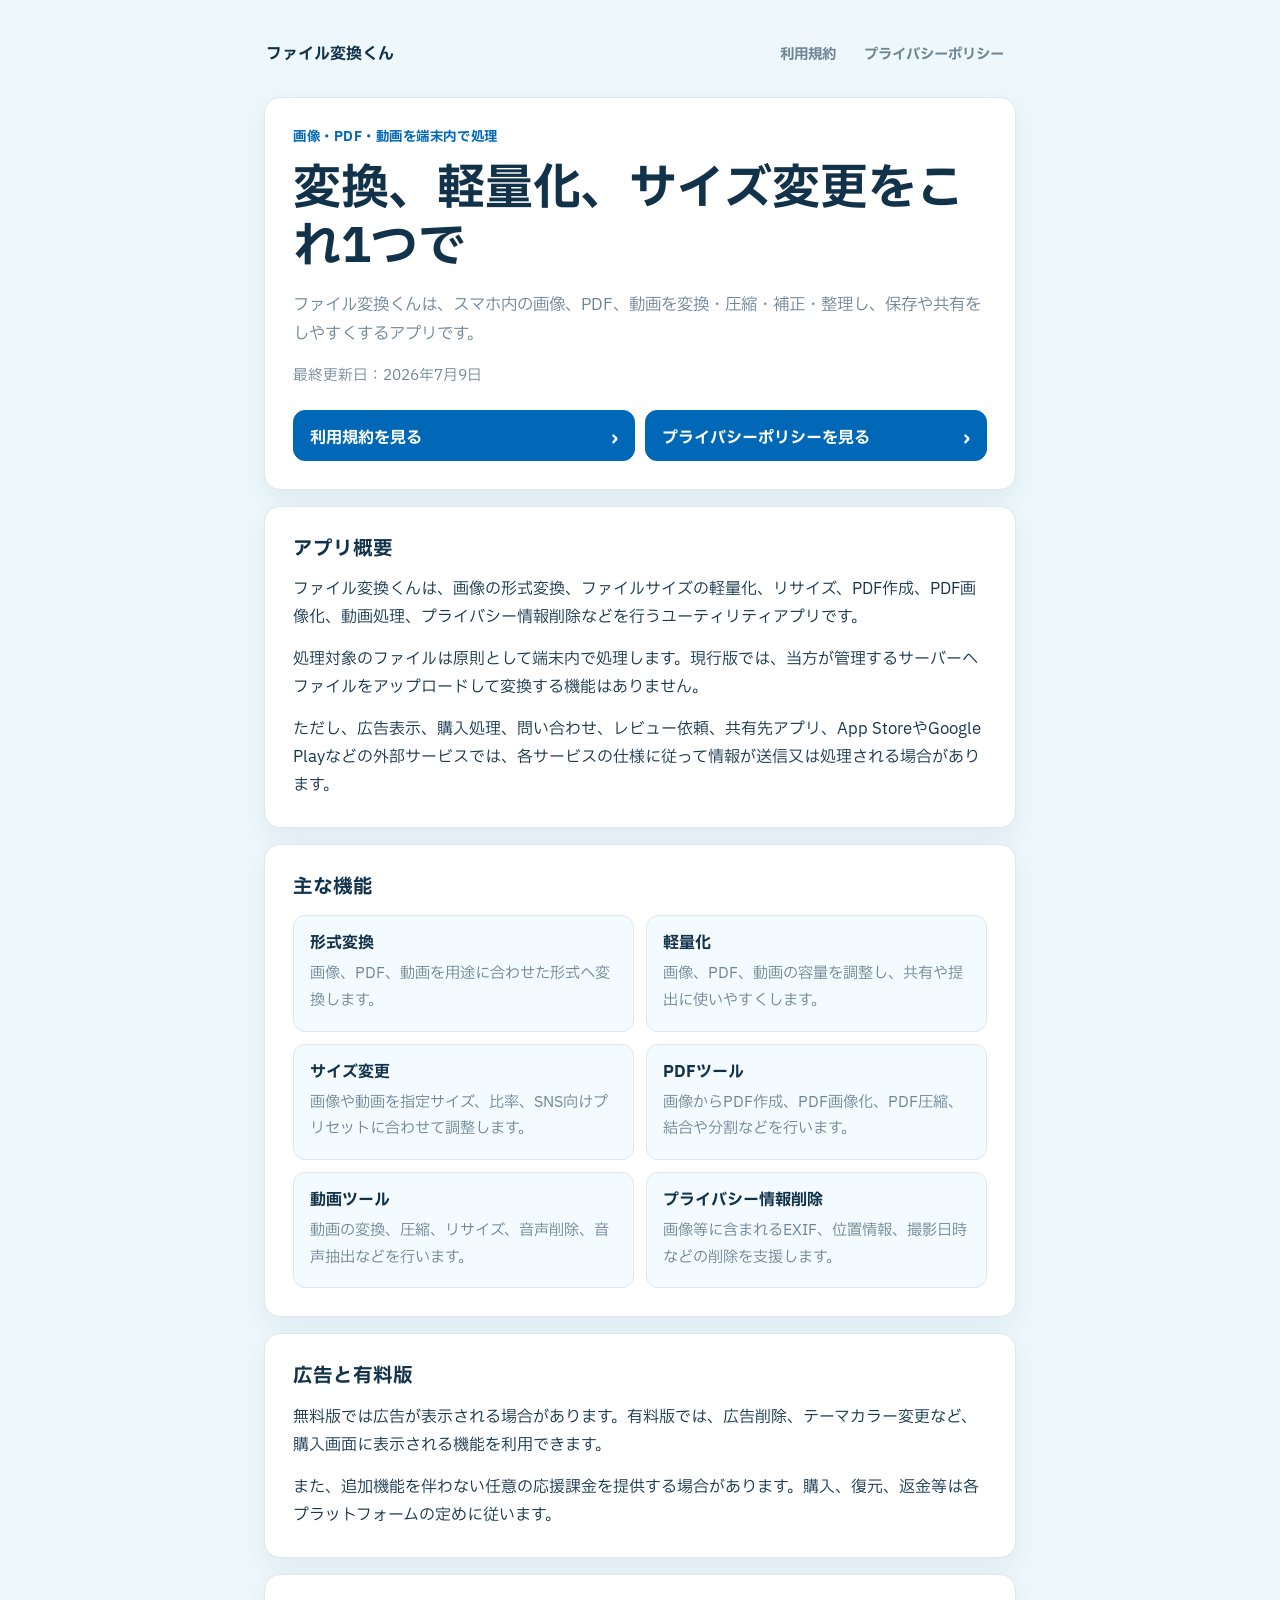
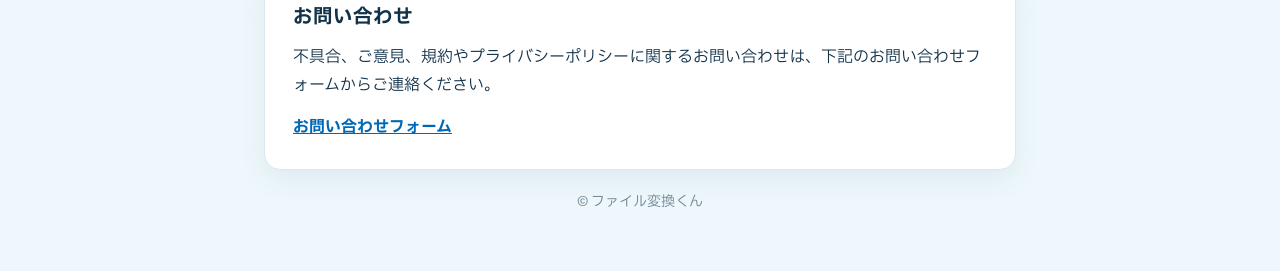
==== docs/index.html @ e1fe247a "update" ====
<!doctype html>
<html lang="ja">
  <head>
    <meta charset="utf-8">
    <meta name="viewport" content="width=device-width, initial-scale=1">
    <title>ファイル変換くん 公式ページ</title>
    <meta
      name="description"
      content="ファイル変換くんの公式ページです。画像、PDF、動画の変換、圧縮、サイズ変更、プライバシー情報削除に対応するアプリの概要、利用規約、プライバシーポリシーを掲載しています。"
    >
    <link rel="stylesheet" href="style.css">
  </head>
  <body>
    <div class="page">
      <header class="site-header">
        <a class="brand" href="index.html" aria-label="ファイル変換くん トップページ">
          <span>ファイル変換くん</span>
        </a>
        <nav class="header-nav" aria-label="公式情報">
          <a href="terms.html">利用規約</a>
          <a href="privacy.html">プライバシーポリシー</a>
        </nav>
      </header>

      <main>
        <section class="card hero">
          <p class="eyebrow">画像・PDF・動画を端末内で処理</p>
          <h1 class="site-title">変換、軽量化、サイズ変更をこれ1つで</h1>
          <p class="lead">
            ファイル変換くんは、スマホ内の画像、PDF、動画を変換・圧縮・補正・整理し、保存や共有をしやすくするアプリです。
          </p>
          <p class="updated">最終更新日：2026年7月9日</p>
          <div class="actions" aria-label="主要リンク">
            <a class="button primary" href="terms.html">利用規約を見る</a>
            <a class="button primary" href="privacy.html">プライバシーポリシーを見る</a>
          </div>
        </section>

        <section class="card">
          <h2>アプリ概要</h2>
          <p>
            ファイル変換くんは、画像の形式変換、ファイルサイズの軽量化、リサイズ、PDF作成、PDF画像化、動画処理、プライバシー情報削除などを行うユーティリティアプリです。
          </p>
          <p>
            処理対象のファイルは原則として端末内で処理します。現行版では、当方が管理するサーバーへファイルをアップロードして変換する機能はありません。
          </p>
          <p>
            ただし、広告表示、購入処理、問い合わせ、レビュー依頼、共有先アプリ、App StoreやGoogle Playなどの外部サービスでは、各サービスの仕様に従って情報が送信又は処理される場合があります。
          </p>
        </section>

        <section class="card">
          <h2>主な機能</h2>
          <div class="feature-grid">
            <div class="feature">
              <h3>形式変換</h3>
              <p>画像、PDF、動画を用途に合わせた形式へ変換します。</p>
            </div>
            <div class="feature">
              <h3>軽量化</h3>
              <p>画像、PDF、動画の容量を調整し、共有や提出に使いやすくします。</p>
            </div>
            <div class="feature">
              <h3>サイズ変更</h3>
              <p>画像や動画を指定サイズ、比率、SNS向けプリセットに合わせて調整します。</p>
            </div>
            <div class="feature">
              <h3>PDFツール</h3>
              <p>画像からPDF作成、PDF画像化、PDF圧縮、結合や分割などを行います。</p>
            </div>
            <div class="feature">
              <h3>動画ツール</h3>
              <p>動画の変換、圧縮、リサイズ、音声削除、音声抽出などを行います。</p>
            </div>
            <div class="feature">
              <h3>プライバシー情報削除</h3>
              <p>画像等に含まれるEXIF、位置情報、撮影日時などの削除を支援します。</p>
            </div>
          </div>
        </section>

        <section class="card">
          <h2>広告と有料版</h2>
          <p>
            無料版では広告が表示される場合があります。有料版では、広告削除、テーマカラー変更など、購入画面に表示される機能を利用できます。
          </p>
          <p>
            また、追加機能を伴わない任意の応援課金を提供する場合があります。購入、復元、返金等は各プラットフォームの定めに従います。
          </p>
        </section>

        <section class="card">
          <h2>お問い合わせ</h2>
          <p>
            不具合、ご意見、規約やプライバシーポリシーに関するお問い合わせは、下記のお問い合わせフォームからご連絡ください。
          </p>
          <p>
            <a
              class="contact-address"
              href="https://docs.google.com/forms/d/e/1FAIpQLScsQtZ9yLkrl-zL8gekmSjspo3DhJv0MBm8J3hsBNnBd9AnLA/viewform"
              target="_blank"
              rel="noopener noreferrer"
            >
              お問い合わせフォーム
            </a>
          </p>
        </section>
      </main>

      <footer class="site-footer">
        <p>&copy; ファイル変換くん</p>
      </footer>
    </div>
  </body>
</html>
---- docs/style.css ----
@import url("https://fonts.googleapis.com/css2?family=IBM+Plex+Sans+JP:wght@400;700;800&display=swap");

:root {
  color-scheme: light;
  --page-bg: #eef8fc;
  --card-bg: #ffffff;
  --text: #12324a;
  --muted: #6f8494;
  --accent: #0068b7;
  --accent-dark: #005395;
  --border: #dbe8f0;
  --soft: #f3fbff;
  --shadow: 0 10px 28px rgba(18, 50, 74, 0.07);
}

* {
  box-sizing: border-box;
}

html {
  min-height: 100%;
  background: var(--page-bg);
  font-family: "IBM Plex Sans JP", system-ui, -apple-system,
    BlinkMacSystemFont, "Segoe UI", "Hiragino Sans",
    "Hiragino Kaku Gothic ProN", "Yu Gothic", Meiryo, sans-serif;
  font-size: 16px;
  line-height: 1.75;
  -webkit-text-size-adjust: 100%;
}

body {
  min-height: 100%;
  margin: 0;
  background: var(--page-bg);
  color: var(--text);
}

.page {
  width: min(100%, 800px);
  margin: 0 auto;
  padding: 20px 16px 36px;
}

.site-header {
  display: flex;
  align-items: center;
  justify-content: space-between;
  gap: 16px;
  margin-bottom: 16px;
  padding: 6px 2px;
}

.brand {
  display: inline-flex;
  align-items: center;
  gap: 10px;
  color: var(--text);
  font-weight: 800;
  line-height: 1.3;
  text-decoration: none;
}

.header-nav {
  display: flex;
  flex-wrap: wrap;
  justify-content: flex-end;
  gap: 8px;
}

.header-nav a {
  padding: 8px 10px;
  border-radius: 999px;
  color: var(--muted);
  font-size: 0.9rem;
  font-weight: 700;
  text-decoration: none;
}

.header-nav a:hover {
  background: rgba(255, 255, 255, 0.7);
  color: var(--accent);
}

.card {
  margin-bottom: 16px;
  padding: 22px;
  border: 1px solid var(--border);
  border-radius: 16px;
  background: var(--card-bg);
  box-shadow: var(--shadow);
}

.hero {
  padding: 28px 22px;
}

.eyebrow {
  margin: 0 0 10px;
  color: var(--accent);
  font-size: 0.84rem;
  font-weight: 800;
  letter-spacing: 0.04em;
}

.site-title {
  margin: 0;
  color: var(--text);
  font-size: clamp(2rem, 9vw, 3rem);
  line-height: 1.22;
  letter-spacing: 0;
}

.document-title {
  font-size: clamp(1.8rem, 7vw, 2.45rem);
}

.lead {
  margin: 14px 0 0;
  color: var(--muted);
  font-size: 1.03rem;
}

.updated {
  margin: 14px 0 0;
  color: var(--muted);
  font-size: 0.92rem;
}

.actions {
  display: grid;
  gap: 10px;
  margin-top: 22px;
}

.button,
.link-card {
  display: flex;
  align-items: center;
  justify-content: space-between;
  gap: 14px;
  min-height: 50px;
  border: 1px solid var(--border);
  border-radius: 12px;
  background: var(--soft);
  color: var(--text);
  font-weight: 800;
  line-height: 1.4;
  text-decoration: none;
}

.button {
  padding: 16px 16px 10px;
}

.link-card {
  padding: 13px 16px;
}

.button::after,
.link-card::after {
  content: "›";
  color: var(--accent);
  font-size: 1.35rem;
  line-height: 1;
}

.button.primary {
  border-color: var(--accent);
  background: var(--accent);
  color: #ffffff;
}

.button.primary::after {
  color: #ffffff;
}

.button:hover,
.link-card:hover {
  border-color: #b9d5e8;
  background: #e9f7ff;
  color: var(--accent-dark);
}

.button.primary:hover {
  border-color: var(--accent-dark);
  background: var(--accent-dark);
  color: #ffffff;
}

section.card h2,
article.card h2 {
  margin: 0 0 12px;
  color: var(--text);
  font-size: 1.22rem;
  line-height: 1.45;
}

p {
  margin: 0 0 14px;
}

p:last-child {
  margin-bottom: 0;
}

.feature-grid {
  display: grid;
  gap: 12px;
  margin-top: 14px;
}

.feature {
  padding: 16px;
  border: 1px solid var(--border);
  border-radius: 12px;
  background: var(--soft);
}

.feature h3 {
  margin: 0 0 6px;
  font-size: 1rem;
  line-height: 1.45;
}

.feature p {
  color: var(--muted);
  font-size: 0.95rem;
}

.link-list {
  display: grid;
  gap: 10px;
  margin: 14px 0 0;
}

.contact-address {
  display: inline-flex;
  max-width: 100%;
  overflow-wrap: anywhere;
  color: var(--accent);
  font-weight: 800;
}

.document article.card {
  padding: 24px 20px;
}

.document article h2 {
  margin-top: 28px;
  padding-top: 24px;
  border-top: 1px solid var(--border);
}

.document article h2:first-child {
  margin-top: 0;
  padding-top: 0;
  border-top: 0;
}

.document article p {
  color: #29485d;
}

.document article ul {
  margin: 0 0 14px;
  padding-left: 1.25rem;
  color: #29485d;
}

.document article li {
  margin: 0 0 8px;
}

.back-link {
  margin-top: 18px;
}

.site-footer {
  margin-top: 20px;
  padding: 0 4px;
  color: var(--muted);
  font-size: 0.88rem;
  text-align: center;
}

.site-footer p {
  margin: 8px 0;
}

@media (min-width: 680px) {
  .page {
    padding: 28px 24px 48px;
  }

  .hero {
    padding: 40px;
  }

  .card {
    padding: 28px;
  }

  .actions {
    grid-template-columns: repeat(2, minmax(0, 1fr));
  }

  .feature-grid {
    grid-template-columns: repeat(2, minmax(0, 1fr));
  }

  .document article.card {
    padding: 34px 38px;
  }
}

@media (max-width: 520px) {
  .site-header {
    align-items: flex-start;
    flex-direction: column;
  }

  .header-nav {
    justify-content: flex-start;
  }
}
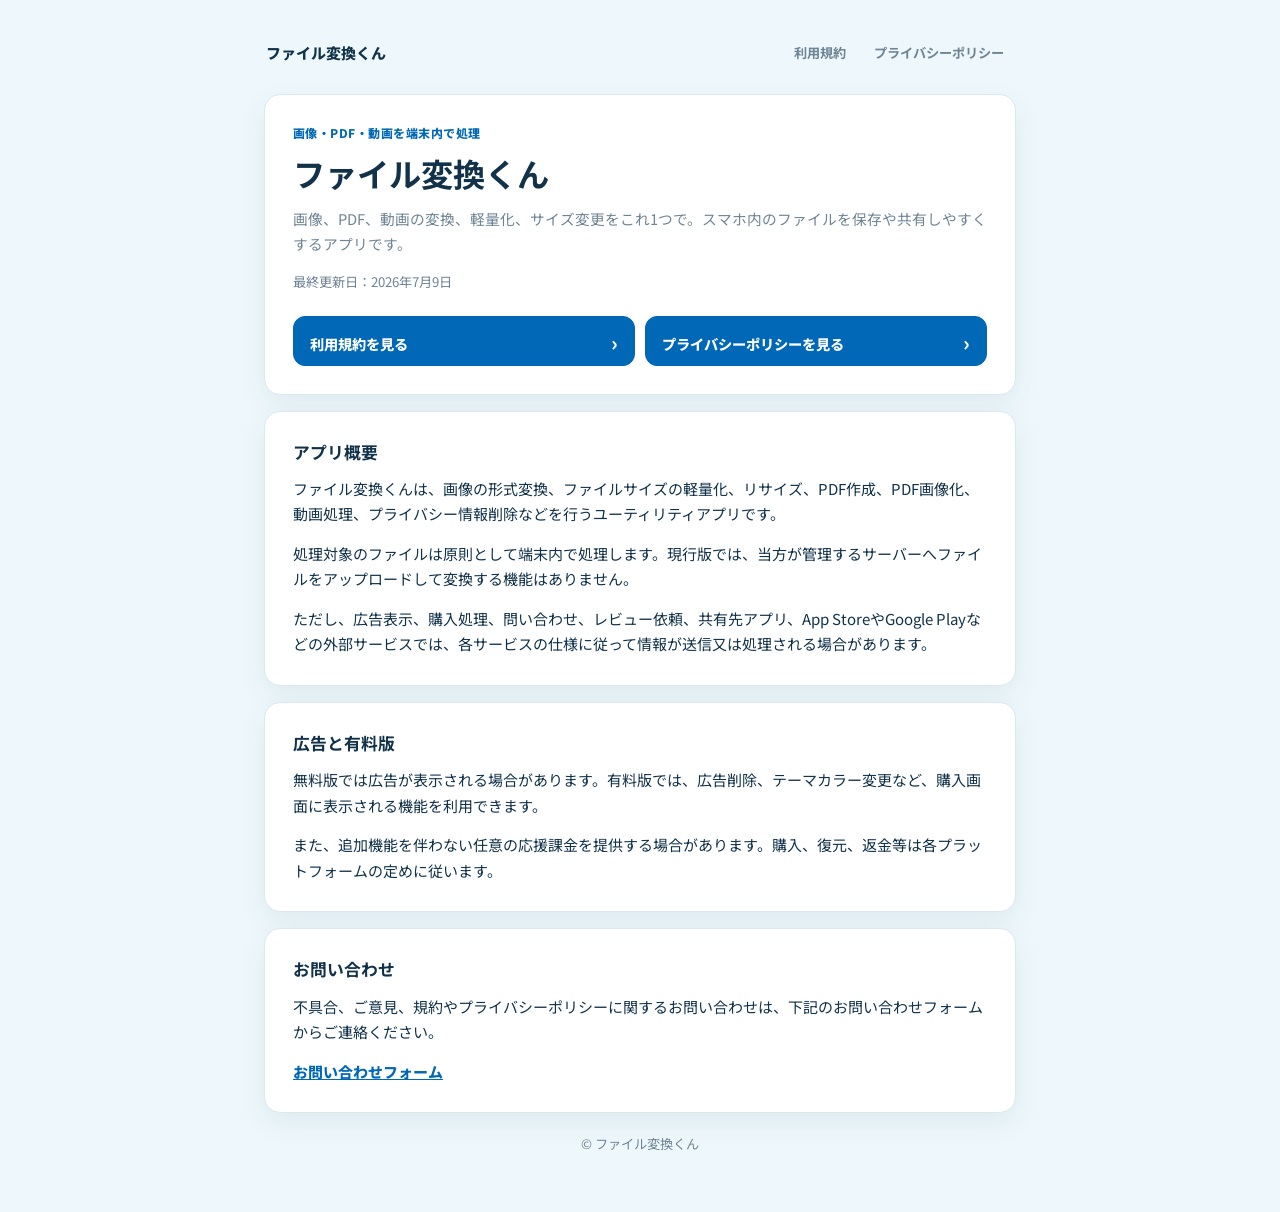
==== commit db672c96: "update" ====
--- a/docs/index.html
+++ b/docs/index.html
@@ -25,9 +25,9 @@
       <main>
         <section class="card hero">
           <p class="eyebrow">画像・PDF・動画を端末内で処理</p>
-          <h1 class="site-title">変換、軽量化、サイズ変更をこれ1つで</h1>
+          <h1 class="site-title">ファイル変換くん</h1>
           <p class="lead">
-            ファイル変換くんは、スマホ内の画像、PDF、動画を変換・圧縮・補正・整理し、保存や共有をしやすくするアプリです。
+            画像、PDF、動画の変換、軽量化、サイズ変更をこれ1つで。スマホ内のファイルを保存や共有しやすくするアプリです。
           </p>
           <p class="updated">最終更新日：2026年7月9日</p>
           <div class="actions" aria-label="主要リンク">
@@ -47,36 +47,6 @@
           <p>
             ただし、広告表示、購入処理、問い合わせ、レビュー依頼、共有先アプリ、App StoreやGoogle Playなどの外部サービスでは、各サービスの仕様に従って情報が送信又は処理される場合があります。
           </p>
-        </section>
-
-        <section class="card">
-          <h2>主な機能</h2>
-          <div class="feature-grid">
-            <div class="feature">
-              <h3>形式変換</h3>
-              <p>画像、PDF、動画を用途に合わせた形式へ変換します。</p>
-            </div>
-            <div class="feature">
-              <h3>軽量化</h3>
-              <p>画像、PDF、動画の容量を調整し、共有や提出に使いやすくします。</p>
-            </div>
-            <div class="feature">
-              <h3>サイズ変更</h3>
-              <p>画像や動画を指定サイズ、比率、SNS向けプリセットに合わせて調整します。</p>
-            </div>
-            <div class="feature">
-              <h3>PDFツール</h3>
-              <p>画像からPDF作成、PDF画像化、PDF圧縮、結合や分割などを行います。</p>
-            </div>
-            <div class="feature">
-              <h3>動画ツール</h3>
-              <p>動画の変換、圧縮、リサイズ、音声削除、音声抽出などを行います。</p>
-            </div>
-            <div class="feature">
-              <h3>プライバシー情報削除</h3>
-              <p>画像等に含まれるEXIF、位置情報、撮影日時などの削除を支援します。</p>
-            </div>
-          </div>
         </section>
 
         <section class="card">
--- a/docs/style.css
+++ b/docs/style.css
@@ -1,4 +1,4 @@
-@import url("https://fonts.googleapis.com/css2?family=IBM+Plex+Sans+JP:wght@400;700;800&display=swap");
+@import url("https://fonts.googleapis.com/css2?family=Noto+Sans+JP:wght@400;700;800&display=swap");
 
 :root {
   color-scheme: light;
@@ -20,11 +20,11 @@
 html {
   min-height: 100%;
   background: var(--page-bg);
-  font-family: "IBM Plex Sans JP", system-ui, -apple-system,
+  font-family: "Noto Sans JP", system-ui, -apple-system,
     BlinkMacSystemFont, "Segoe UI", "Hiragino Sans",
     "Hiragino Kaku Gothic ProN", "Yu Gothic", Meiryo, sans-serif;
-  font-size: 16px;
-  line-height: 1.75;
+  font-size: 15px;
+  line-height: 1.7;
   -webkit-text-size-adjust: 100%;
 }
 
@@ -71,7 +71,7 @@
   padding: 8px 10px;
   border-radius: 999px;
   color: var(--muted);
-  font-size: 0.9rem;
+  font-size: 0.88rem;
   font-weight: 700;
   text-decoration: none;
 }
@@ -97,7 +97,7 @@
 .eyebrow {
   margin: 0 0 10px;
   color: var(--accent);
-  font-size: 0.84rem;
+  font-size: 0.8rem;
   font-weight: 800;
   letter-spacing: 0.04em;
 }
@@ -105,25 +105,25 @@
 .site-title {
   margin: 0;
   color: var(--text);
-  font-size: clamp(2rem, 9vw, 3rem);
+  font-size: clamp(1.55rem, 6vw, 2.15rem);
   line-height: 1.22;
   letter-spacing: 0;
 }
 
 .document-title {
-  font-size: clamp(1.8rem, 7vw, 2.45rem);
+  font-size: clamp(1.35rem, 5vw, 1.72rem);
 }
 
 .lead {
   margin: 14px 0 0;
   color: var(--muted);
-  font-size: 1.03rem;
+  font-size: 0.98rem;
 }
 
 .updated {
   margin: 14px 0 0;
   color: var(--muted);
-  font-size: 0.92rem;
+  font-size: 0.88rem;
 }
 
 .actions {
@@ -143,6 +143,7 @@
   border-radius: 12px;
   background: var(--soft);
   color: var(--text);
+  font-size: 0.95rem;
   font-weight: 800;
   line-height: 1.4;
   text-decoration: none;
@@ -191,7 +192,7 @@
 article.card h2 {
   margin: 0 0 12px;
   color: var(--text);
-  font-size: 1.22rem;
+  font-size: 1.12rem;
   line-height: 1.45;
 }
 
@@ -201,30 +202,6 @@
 
 p:last-child {
   margin-bottom: 0;
-}
-
-.feature-grid {
-  display: grid;
-  gap: 12px;
-  margin-top: 14px;
-}
-
-.feature {
-  padding: 16px;
-  border: 1px solid var(--border);
-  border-radius: 12px;
-  background: var(--soft);
-}
-
-.feature h3 {
-  margin: 0 0 6px;
-  font-size: 1rem;
-  line-height: 1.45;
-}
-
-.feature p {
-  color: var(--muted);
-  font-size: 0.95rem;
 }
 
 .link-list {
@@ -304,10 +281,6 @@
     grid-template-columns: repeat(2, minmax(0, 1fr));
   }
 
-  .feature-grid {
-    grid-template-columns: repeat(2, minmax(0, 1fr));
-  }
-
   .document article.card {
     padding: 34px 38px;
   }
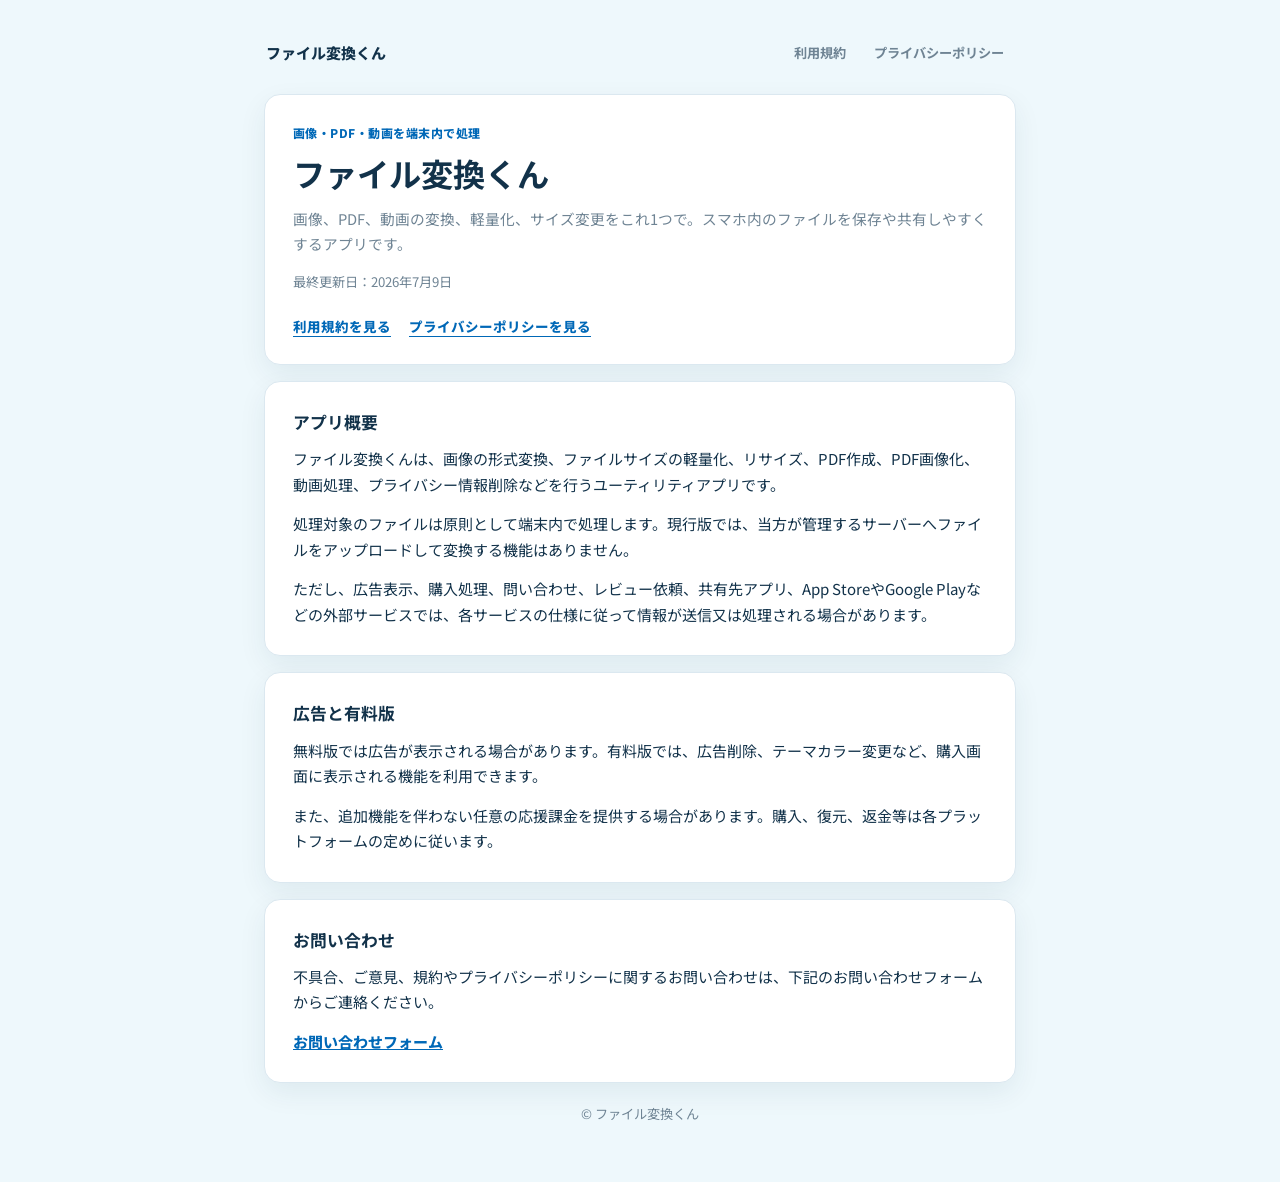
==== commit a4ee1eb0: "update" ====
--- a/docs/index.html
+++ b/docs/index.html
@@ -31,8 +31,8 @@
           </p>
           <p class="updated">最終更新日：2026年7月9日</p>
           <div class="actions" aria-label="主要リンク">
-            <a class="button primary" href="terms.html">利用規約を見る</a>
-            <a class="button primary" href="privacy.html">プライバシーポリシーを見る</a>
+            <a class="caption-link" href="terms.html">利用規約を見る</a>
+            <a class="caption-link" href="privacy.html">プライバシーポリシーを見る</a>
           </div>
         </section>
 
--- a/docs/style.css
+++ b/docs/style.css
@@ -127,9 +127,24 @@
 }
 
 .actions {
-  display: grid;
-  gap: 10px;
+  display: flex;
+  flex-wrap: wrap;
+  gap: 10px 18px;
   margin-top: 22px;
+}
+
+.caption-link {
+  color: var(--accent);
+  font-size: 0.9rem;
+  font-weight: 800;
+  line-height: 1.5;
+  text-decoration-line: underline;
+  text-decoration-thickness: 1px;
+  text-underline-offset: 4px;
+}
+
+.caption-link:hover {
+  color: var(--accent-dark);
 }
 
 .button,
@@ -277,10 +292,6 @@
     padding: 28px;
   }
 
-  .actions {
-    grid-template-columns: repeat(2, minmax(0, 1fr));
-  }
-
   .document article.card {
     padding: 34px 38px;
   }
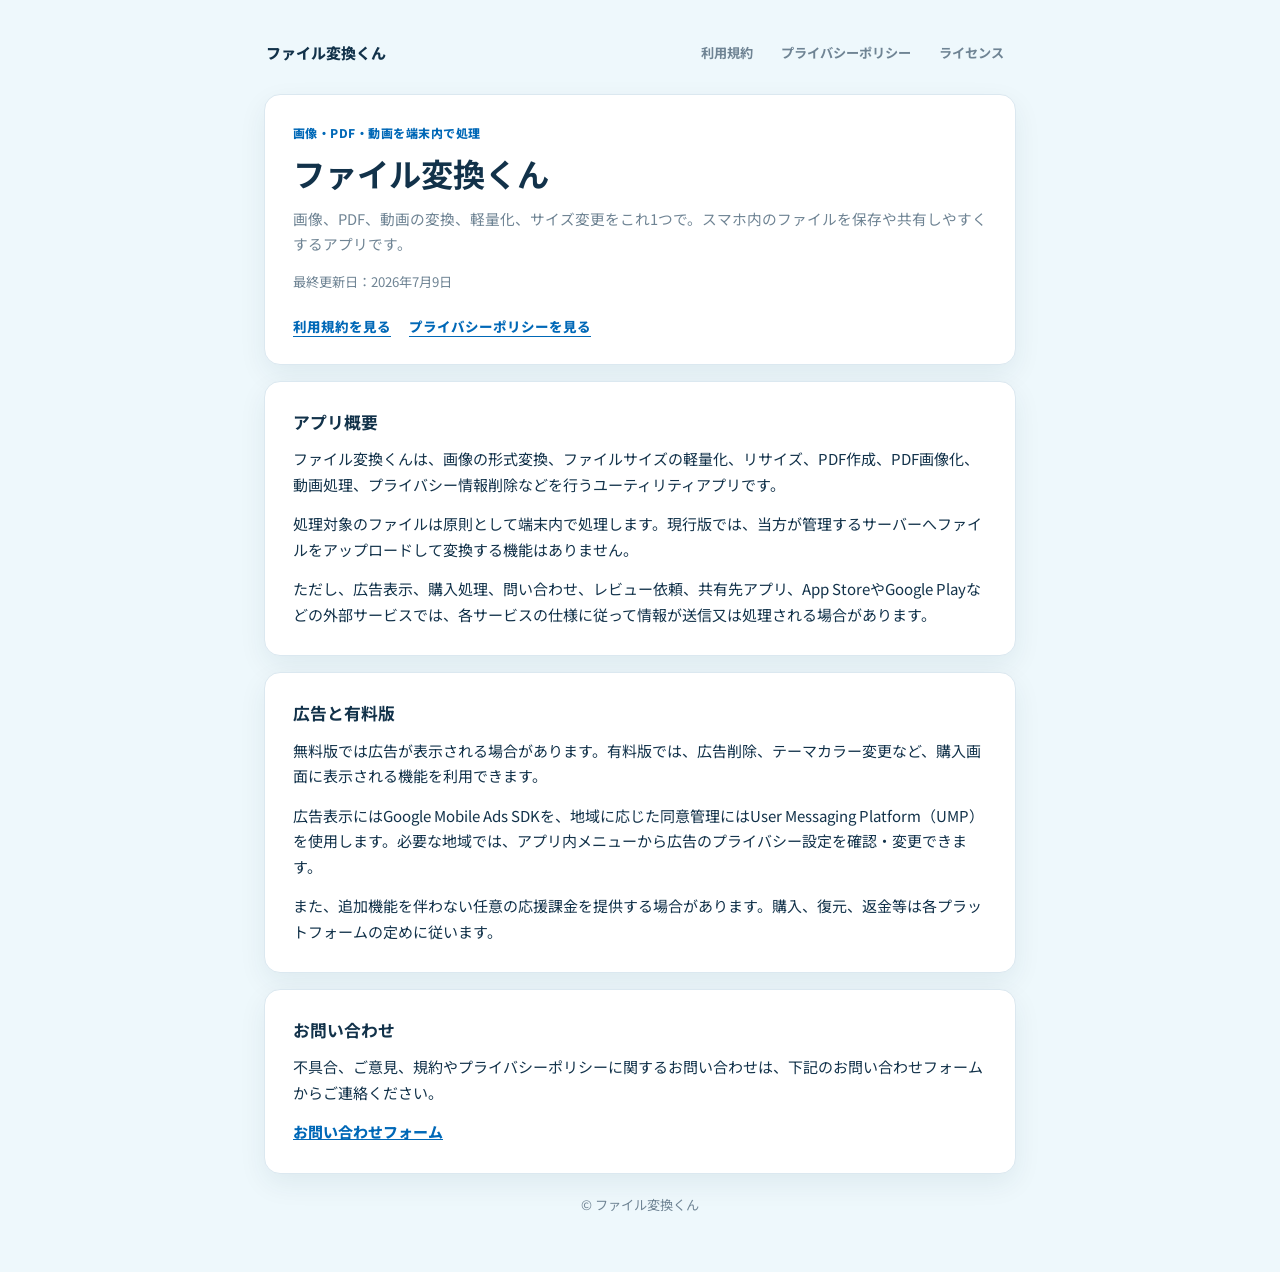
==== commit c5ff74f3: "okok" ====
--- a/docs/index.html
+++ b/docs/index.html
@@ -19,6 +19,7 @@
         <nav class="header-nav" aria-label="公式情報">
           <a href="terms.html">利用規約</a>
           <a href="privacy.html">プライバシーポリシー</a>
+          <a href="licenses.html">ライセンス</a>
         </nav>
       </header>
 
@@ -55,6 +56,9 @@
             無料版では広告が表示される場合があります。有料版では、広告削除、テーマカラー変更など、購入画面に表示される機能を利用できます。
           </p>
           <p>
+            広告表示にはGoogle Mobile Ads SDKを、地域に応じた同意管理にはUser Messaging Platform（UMP）を使用します。必要な地域では、アプリ内メニューから広告のプライバシー設定を確認・変更できます。
+          </p>
+          <p>
             また、追加機能を伴わない任意の応援課金を提供する場合があります。購入、復元、返金等は各プラットフォームの定めに従います。
           </p>
         </section>
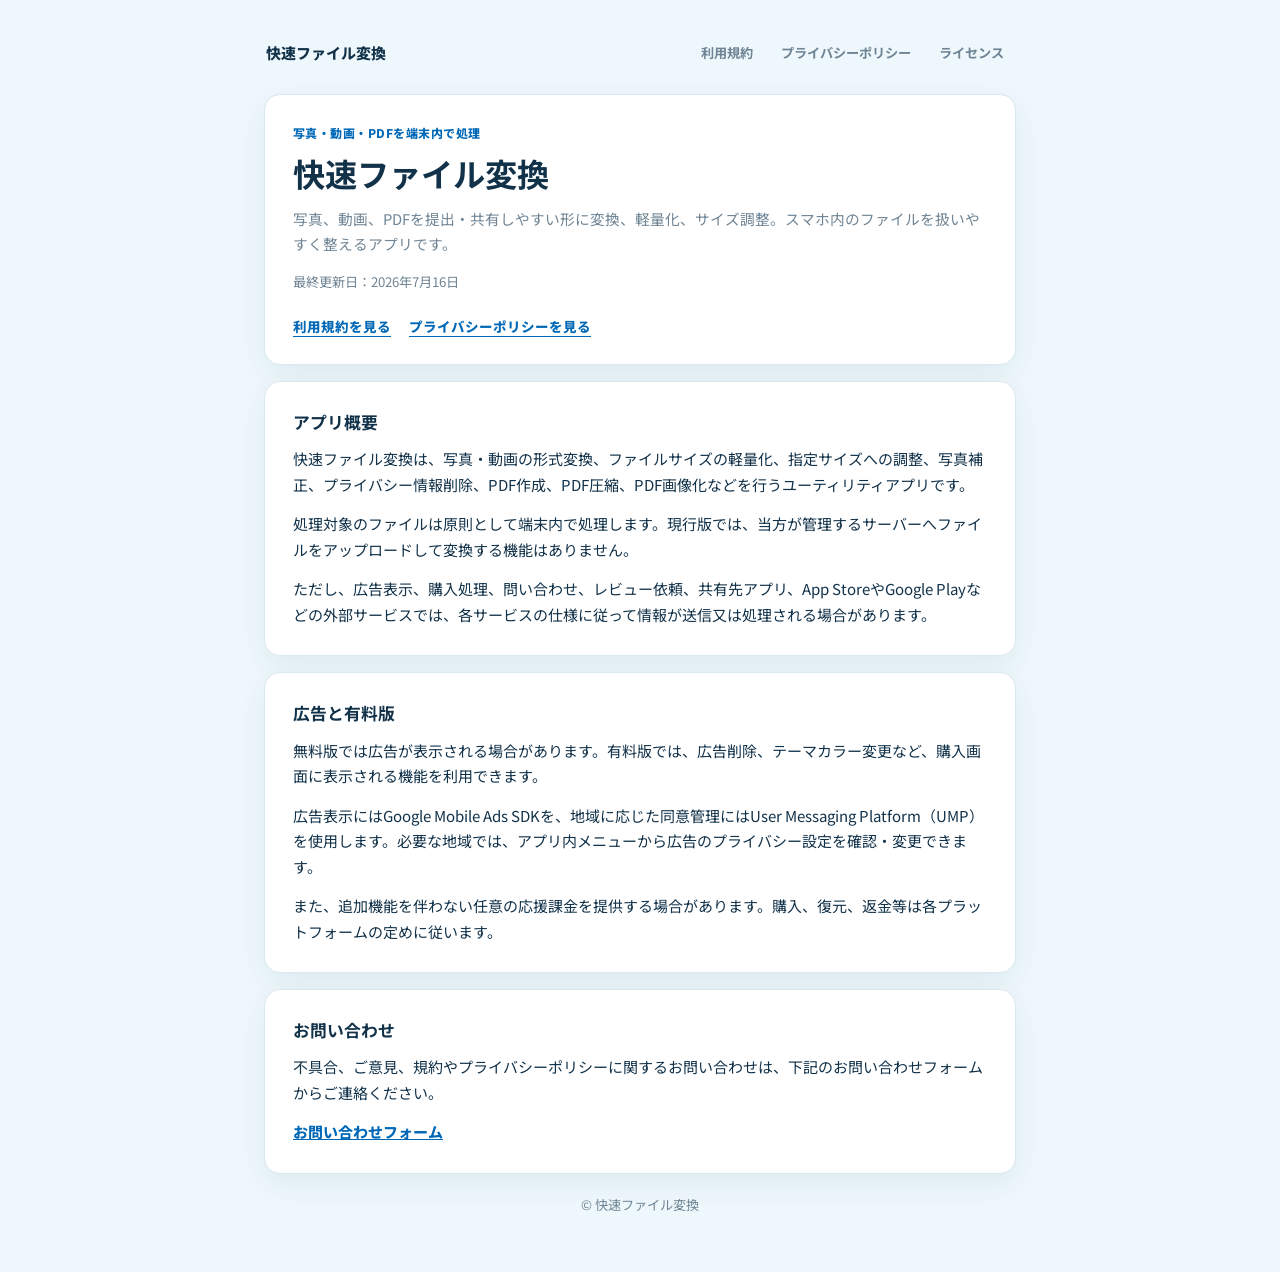
==== commit 137b3293: "update" ====
--- a/docs/index.html
+++ b/docs/index.html
@@ -3,18 +3,18 @@
   <head>
     <meta charset="utf-8">
     <meta name="viewport" content="width=device-width, initial-scale=1">
-    <title>ファイル変換くん 公式ページ</title>
+    <title>快速ファイル変換 公式ページ</title>
     <meta
       name="description"
-      content="ファイル変換くんの公式ページです。画像、PDF、動画の変換、圧縮、サイズ変更、プライバシー情報削除に対応するアプリの概要、利用規約、プライバシーポリシーを掲載しています。"
+      content="快速ファイル変換の公式ページです。写真、動画、PDFの変換、軽量化、サイズ調整、プライバシー情報削除に対応するアプリの概要、利用規約、プライバシーポリシーを掲載しています。"
     >
     <link rel="stylesheet" href="style.css">
   </head>
   <body>
     <div class="page">
       <header class="site-header">
-        <a class="brand" href="index.html" aria-label="ファイル変換くん トップページ">
-          <span>ファイル変換くん</span>
+        <a class="brand" href="index.html" aria-label="快速ファイル変換 トップページ">
+          <span>快速ファイル変換</span>
         </a>
         <nav class="header-nav" aria-label="公式情報">
           <a href="terms.html">利用規約</a>
@@ -25,12 +25,12 @@
 
       <main>
         <section class="card hero">
-          <p class="eyebrow">画像・PDF・動画を端末内で処理</p>
-          <h1 class="site-title">ファイル変換くん</h1>
+          <p class="eyebrow">写真・動画・PDFを端末内で処理</p>
+          <h1 class="site-title">快速ファイル変換</h1>
           <p class="lead">
-            画像、PDF、動画の変換、軽量化、サイズ変更をこれ1つで。スマホ内のファイルを保存や共有しやすくするアプリです。
+            写真、動画、PDFを提出・共有しやすい形に変換、軽量化、サイズ調整。スマホ内のファイルを扱いやすく整えるアプリです。
           </p>
-          <p class="updated">最終更新日：2026年7月9日</p>
+          <p class="updated">最終更新日：2026年7月16日</p>
           <div class="actions" aria-label="主要リンク">
             <a class="caption-link" href="terms.html">利用規約を見る</a>
             <a class="caption-link" href="privacy.html">プライバシーポリシーを見る</a>
@@ -40,7 +40,7 @@
         <section class="card">
           <h2>アプリ概要</h2>
           <p>
-            ファイル変換くんは、画像の形式変換、ファイルサイズの軽量化、リサイズ、PDF作成、PDF画像化、動画処理、プライバシー情報削除などを行うユーティリティアプリです。
+            快速ファイル変換は、写真・動画の形式変換、ファイルサイズの軽量化、指定サイズへの調整、写真補正、プライバシー情報削除、PDF作成、PDF圧縮、PDF画像化などを行うユーティリティアプリです。
           </p>
           <p>
             処理対象のファイルは原則として端末内で処理します。現行版では、当方が管理するサーバーへファイルをアップロードして変換する機能はありません。
@@ -82,7 +82,7 @@
       </main>
 
       <footer class="site-footer">
-        <p>&copy; ファイル変換くん</p>
+        <p>&copy; 快速ファイル変換</p>
       </footer>
     </div>
   </body>
